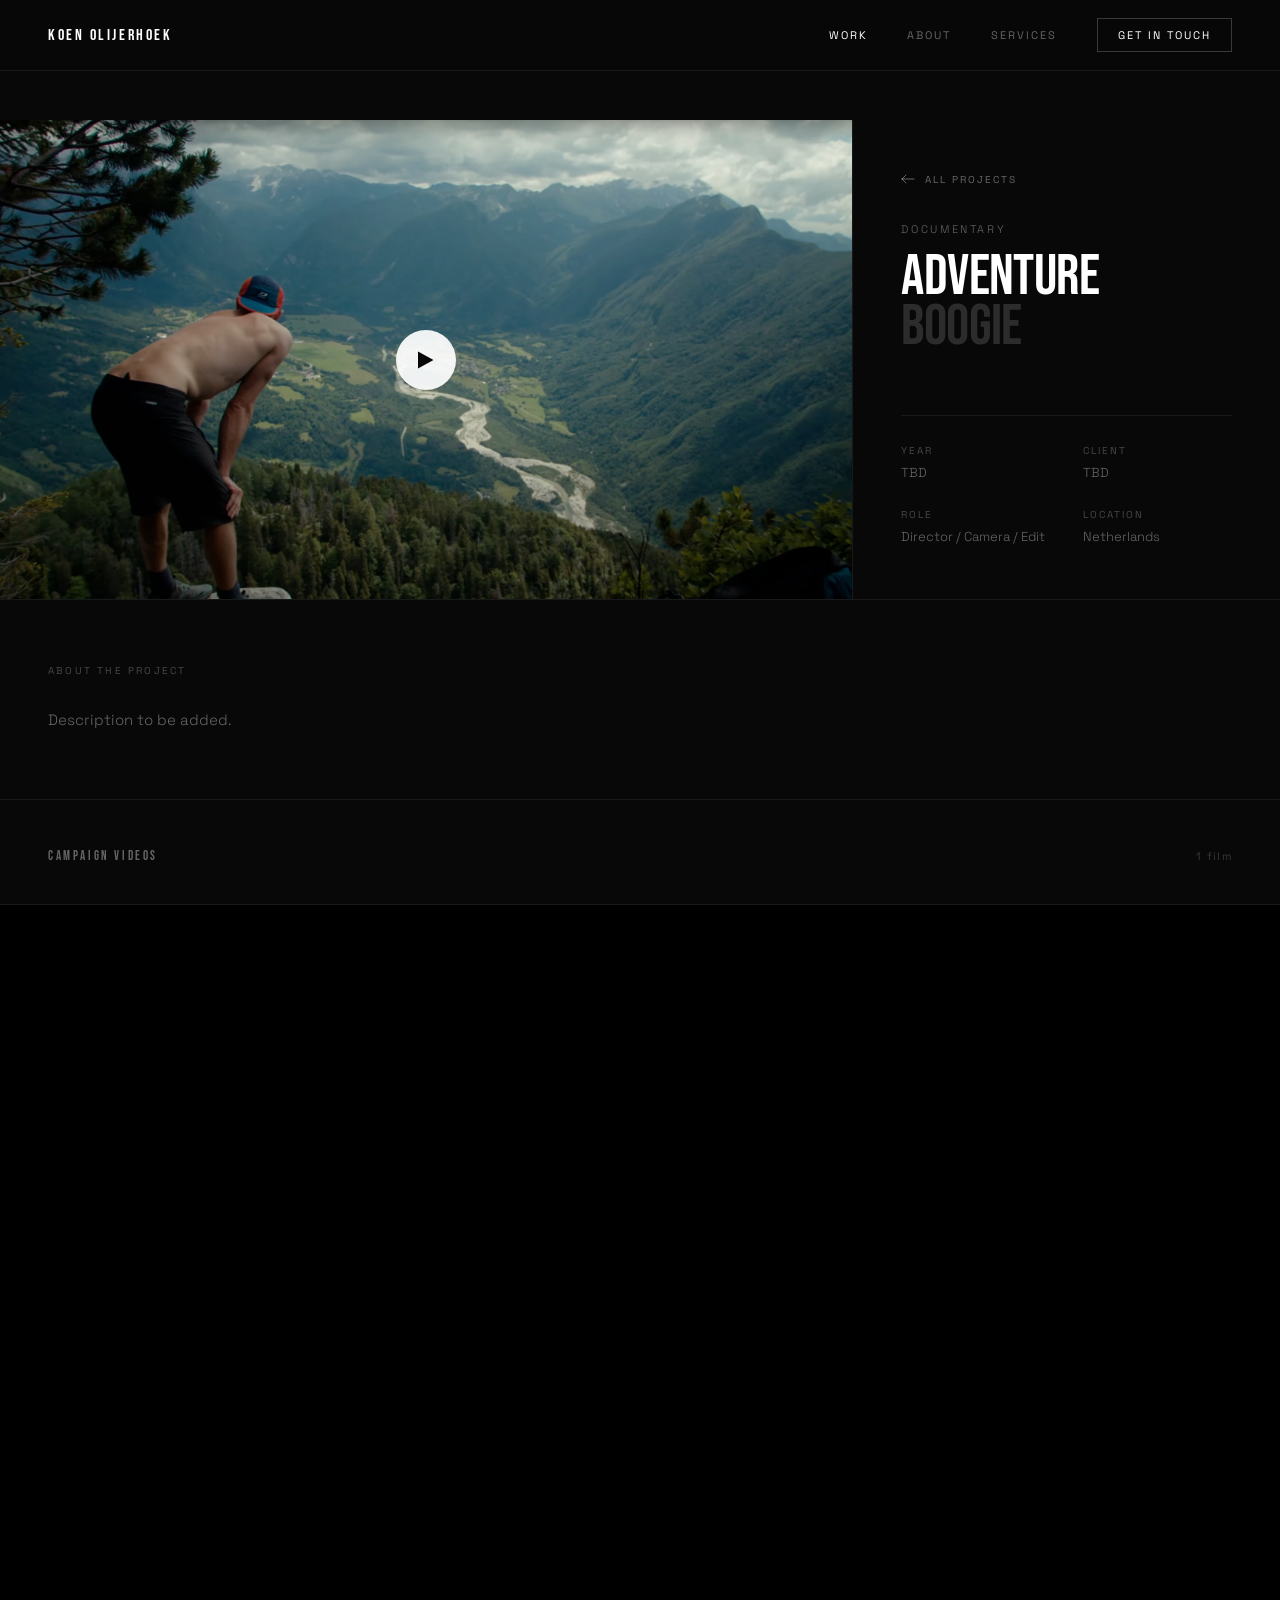
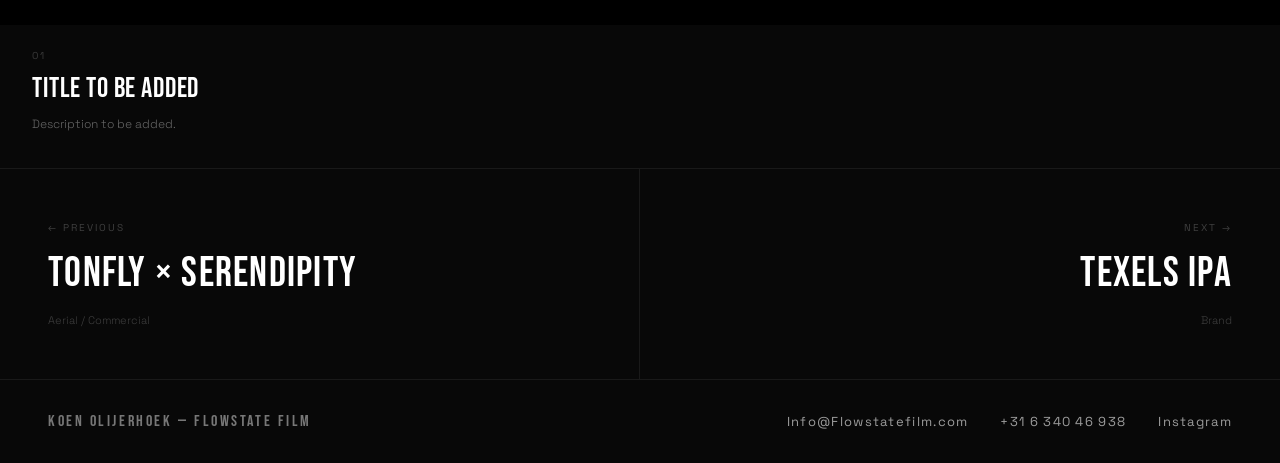
==== project-adventure-boogie.html @ d738e9e3 "Initial commit — Koen Olijerhoek portfolio site" ====
<!DOCTYPE html>
<html lang="en">
<head>
  <meta charset="UTF-8">
  <meta name="viewport" content="width=device-width, initial-scale=1.0">
  <title>Adventure Boogie — Koen Olijerhoek</title>
  <meta name="description" content="Adventure Boogie — extreme sports event documentary by Koen Olijerhoek, Flowstate Film.">
  <link rel="preconnect" href="https://fonts.googleapis.com">
  <link rel="preconnect" href="https://fonts.gstatic.com" crossorigin>
  <link href="https://fonts.googleapis.com/css2?family=Bebas+Neue&family=Space+Grotesk:wght@300;400;500&display=swap" rel="stylesheet">
  <link rel="stylesheet" href="css/styles.css">
</head>
<body>

<nav class="nav always-frosted">
  <a class="nav-name" href="index.html">KOEN OLIJERHOEK</a>
  <div class="nav-links">
    <a href="work.html" class="active">Work</a>
    <a href="index.html#about">About</a>
    <a href="index.html#services">Services</a>
    <a class="nav-cta" href="index.html#contact">Get in touch</a>
  </div>
  <button class="nav-hamburger" aria-label="Open menu" aria-expanded="false">
    <span></span><span></span><span></span>
  </button>
</nav>
<div class="nav-mobile" role="dialog" aria-label="Navigation menu">
  <a href="work.html">Work</a>
  <a href="index.html#about">About</a>
  <a href="index.html#services">Services</a>
  <a href="index.html#contact">Contact</a>
</div>

<header class="project-hero">
  <div class="project-hero-inner">
    <div class="project-hero-video-col">
      <div class="video-facade" data-src="https://www.youtube.com/embed/CPLlDeZH4GY?rel=0&modestbranding=1&color=white&autoplay=1">
        <img src="img/adventure-boogie.png" alt="Adventure Boogie">
        <button class="video-play-btn" aria-label="Play video">
          <svg width="18" height="20" viewBox="0 0 18 20" fill="none"><path d="M1 1.5L16.5 10L1 18.5V1.5Z" fill="#080808"/></svg>
        </button>
      </div>
    </div>
    <div class="project-hero-text-col">
      <div>
        <a class="project-back" href="work.html">
          <svg width="14" height="10" viewBox="0 0 14 10" fill="none">
            <path d="M13 5H1M1 5L5 1M1 5L5 9" stroke="currentColor" stroke-width="1" stroke-linecap="round" stroke-linejoin="round"/>
          </svg>
          All projects
        </a>
        <div class="project-eyebrow">Documentary</div>
        <div class="project-title">ADVENTURE<br><em>BOOGIE</em></div>
      </div>
      <div class="project-meta-col">
        <div>
          <div class="project-meta-label">Year</div>
          <div class="project-meta-value">TBD</div>
        </div>
        <div>
          <div class="project-meta-label">Client</div>
          <div class="project-meta-value">TBD</div>
        </div>
        <div>
          <div class="project-meta-label">Role</div>
          <div class="project-meta-value">Director / Camera / Edit</div>
        </div>
        <div>
          <div class="project-meta-label">Location</div>
          <div class="project-meta-value">Netherlands</div>
        </div>
      </div>
    </div>
  </div>
</header>

<div class="project-desc">
  <div class="project-desc-left">
    <div class="section-label">About the project</div>
    <div class="project-description">
      <p>Description to be added.</p>
    </div>
  </div>
</div>

<section class="campaign-section">
  <div class="campaign-header">
    <div class="campaign-heading">Campaign Videos</div>
    <div class="campaign-count">1 film</div>
  </div>
  <div class="campaign-grid">
    <div class="campaign-item campaign-item--single" style="grid-column:1/-1;border-right:none">
      <div class="campaign-video">
        <iframe src="https://www.youtube.com/embed/UrFL4_N-Z9I?rel=0&modestbranding=1&color=white" allow="accelerometer; autoplay; clipboard-write; encrypted-media; gyroscope; picture-in-picture" allowfullscreen title="Adventure Boogie — Campaign"></iframe>
      </div>
      <div class="campaign-info">
        <div class="campaign-num">01</div>
        <div class="campaign-title">TITLE TO BE ADDED</div>
        <div class="campaign-desc">Description to be added.</div>
      </div>
    </div>
  </div>
</section>

<nav class="project-nav" aria-label="Between projects">
  <a class="project-nav-item" href="project-tonfly.html">
    <div class="project-nav-dir">← Previous</div>
    <div class="project-nav-title">TONFLY × SERENDIPITY</div>
    <div class="project-nav-cat">Aerial / Commercial</div>
  </a>
  <a class="project-nav-item" href="project-texels-ipa.html" style="text-align:right">
    <div class="project-nav-dir">Next →</div>
    <div class="project-nav-title">TEXELS IPA</div>
    <div class="project-nav-cat">Brand</div>
  </a>
</nav>

<footer class="footer" id="contact">
  <div class="footer-name">KOEN OLIJERHOEK — FLOWSTATE FILM</div>
  <div class="footer-links">
    <a href="mailto:Info@Flowstatefilm.com">Info@Flowstatefilm.com</a>
    <a href="tel:+31634046938">+31 6 340 46 938</a>
    <a href="#" target="_blank" rel="noopener">Instagram</a>
  </div>
</footer>

<script src="js/main.js"></script>
</body>
</html>
---- css/styles.css ----
/* ══════════════════════════════════════════
   Koen Olijerhoek — Flowstate Film
   Design system: "The Void" direction
   Fonts: Bebas Neue (display), Space Grotesk (body)
═══════════════════════════════════════════ */

*, *::before, *::after {
  box-sizing: border-box;
  margin: 0;
  padding: 0;
}

:root {
  --bg:       #080808;
  --fg:       #ffffff;
  --fg-dim:   rgba(255,255,255,0.38);
  --fg-dimmer: rgba(255,255,255,0.12);
  --border:   rgba(255,255,255,0.07);
  --font-display: 'Bebas Neue', sans-serif;
  --font-body:    'Space Grotesk', sans-serif;
}

html {
  scroll-behavior: smooth;
}

body {
  background: var(--bg);
  color: var(--fg);
  font-family: var(--font-body);
  -webkit-font-smoothing: antialiased;
  overflow-x: hidden;
}

img {
  display: block;
  width: 100%;
  height: 100%;
  object-fit: cover;
}

/* Images directly inside slide/thumb containers fill and cover */
.hero-slide > img,
.work-img > img,
.work-row-thumb-img > img {
  position: absolute;
  inset: 0;
  width: 100%;
  height: 100%;
  object-fit: cover;
}

/* Service card images: fixed size so the column reveals them, not scales them.
   Width matches the expanded column (1.52 / 4.01 total fr ≈ 38vw).
   The column clips via overflow:hidden — expanding reveals, collapsing hides. */
.spec-photo > img {
  position: absolute;
  bottom: -80px;
  left: 50%;
  transform: translateX(-50%);
  width: 38vw;
  height: auto;
  max-width: none;
}

a {
  color: inherit;
  text-decoration: none;
}


/* ══════════════════════════════════════════
   PLACEHOLDER (image slots before real media)
═══════════════════════════════════════════ */

.ph {
  width: 100%;
  height: 100%;
  background: repeating-linear-gradient(
    -45deg,
    rgba(255,255,255,0.025) 0px,
    rgba(255,255,255,0.025) 1px,
    transparent 1px,
    transparent 10px
  );
  display: flex;
  align-items: center;
  justify-content: center;
  color: rgba(255,255,255,0.13);
  font-size: 10px;
  letter-spacing: 0.1em;
  text-transform: uppercase;
  text-align: center;
  line-height: 1.8;
  font-family: monospace;
}

/* real image inside placeholder slot */
.ph img {
  position: absolute;
  inset: 0;
  object-fit: cover;
}


/* ══════════════════════════════════════════
   NAV
═══════════════════════════════════════════ */

.nav {
  position: fixed;
  top: 0; left: 0; right: 0;
  z-index: 100;
  display: flex;
  align-items: center;
  justify-content: space-between;
  padding: 30px 48px;
  transition: background 0.5s, padding 0.4s, backdrop-filter 0.5s;
}

.nav.scrolled,
.nav.always-frosted {
  background: rgba(8,8,8,0.9);
  backdrop-filter: blur(16px);
  -webkit-backdrop-filter: blur(16px);
  padding: 18px 48px;
  border-bottom: 1px solid var(--border);
}

.nav-name {
  font-family: var(--font-display);
  font-size: 16px;
  letter-spacing: 0.16em;
  color: var(--fg);
  text-decoration: none;
}

.nav-links {
  display: flex;
  gap: 40px;
  align-items: center;
}

.nav-links a {
  font-size: 11px;
  letter-spacing: 0.18em;
  text-transform: uppercase;
  color: var(--fg-dim);
  text-decoration: none;
  transition: color 0.2s;
}

.nav-links a:hover { color: var(--fg); }
.nav-links a.active { color: var(--fg); }

.nav-cta {
  border: 1px solid rgba(255,255,255,0.2) !important;
  padding: 9px 20px !important;
  color: var(--fg) !important;
  transition: border-color 0.2s, background 0.2s !important;
}

.nav-cta:hover {
  background: rgba(255,255,255,0.06) !important;
  border-color: rgba(255,255,255,0.45) !important;
}

/* hamburger */
.nav-hamburger {
  display: none;
  flex-direction: column;
  gap: 5px;
  cursor: pointer;
  background: none;
  border: none;
  padding: 4px;
}

.nav-hamburger span {
  display: block;
  width: 22px;
  height: 1px;
  background: var(--fg);
  transition: transform 0.3s, opacity 0.3s;
}

.nav-hamburger.open span:nth-child(1) { transform: translateY(6px) rotate(45deg); }
.nav-hamburger.open span:nth-child(2) { opacity: 0; }
.nav-hamburger.open span:nth-child(3) { transform: translateY(-6px) rotate(-45deg); }

/* mobile overlay */
.nav-mobile {
  display: none;
  position: fixed;
  inset: 0;
  z-index: 99;
  background: #080808;
  flex-direction: column;
  align-items: center;
  justify-content: center;
  gap: 36px;
}

.nav-mobile.open { display: flex; }

.nav-mobile a {
  font-family: var(--font-display);
  font-size: 52px;
  letter-spacing: 0.06em;
  color: var(--fg);
  text-decoration: none;
  transition: color 0.2s;
}

.nav-mobile a:hover { color: var(--fg-dim); }


/* ══════════════════════════════════════════
   HERO
═══════════════════════════════════════════ */

.hero {
  height: 100vh;
  min-height: 700px;
  position: relative;
  overflow: hidden;
  display: flex;
  flex-direction: column;
  justify-content: flex-end;
}

/* Cycling slides */
.hero-slide {
  position: absolute;
  inset: 0;
  opacity: 0;
  transition: opacity 1.2s ease-in-out;
}

.hero-slide.active { opacity: 1; }

/* Vignette overlay */
.hero-vignette {
  position: absolute;
  inset: 0;
  z-index: 2;
  background:
    radial-gradient(ellipse at center, transparent 20%, rgba(0,0,0,0.55) 100%),
    linear-gradient(to bottom, rgba(0,0,0,0.25) 0%, transparent 35%, transparent 55%, rgba(0,0,0,0.85) 100%);
  pointer-events: none;
}

/* Slide counter dots */
.hero-counter {
  position: absolute;
  top: 50%;
  right: 48px;
  transform: translateY(-50%);
  z-index: 3;
  display: flex;
  flex-direction: column;
  align-items: center;
  gap: 6px;
}

.hero-counter-dot {
  width: 4px;
  height: 4px;
  border-radius: 50%;
  background: rgba(255,255,255,0.2);
  transition: background 0.4s, height 0.4s, border-radius 0.4s;
  cursor: pointer;
}

.hero-counter-dot.active {
  background: rgba(255,255,255,0.7);
  height: 16px;
  border-radius: 2px;
}

/* Hero text content */
.hero-content {
  position: relative;
  z-index: 3;
  padding: 0 48px 64px;
}

.hero-eyebrow {
  font-size: 11px;
  letter-spacing: 0.24em;
  text-transform: uppercase;
  color: var(--fg-dim);
  margin-bottom: 18px;
  font-weight: 300;
}

.hero-title {
  font-family: var(--font-display);
  font-size: clamp(72px, 11.5vw, 168px);
  line-height: 0.87;
  letter-spacing: -0.01em;
  color: var(--fg);
}

.hero-title .ghost {
  color: rgba(255,255,255,0.15);
}

/* Meta text bottom-right */
.hero-meta {
  position: absolute;
  bottom: 64px;
  right: 48px;
  text-align: right;
  z-index: 3;
}

.hero-meta p {
  font-size: 13px;
  color: rgba(255,255,255,0.75);
  letter-spacing: 0.08em;
  line-height: 2.1;
  font-weight: 300;
}

/* Scroll indicator */
.scroll-line {
  position: absolute;
  bottom: 0;
  left: 50%;
  transform: translateX(-50%);
  width: 1px;
  height: 72px;
  background: linear-gradient(var(--fg-dimmer), transparent);
  z-index: 3;
}


/* ══════════════════════════════════════════
   FEATURED WORK
═══════════════════════════════════════════ */

.work {
  border-top: 1px solid var(--border);
}

.work-header {
  padding: 48px 48px 40px;
  display: flex;
  align-items: baseline;
  justify-content: space-between;
}

.work-heading {
  font-family: var(--font-display);
  font-size: 28px;
  letter-spacing: 0.2em;
  color: var(--fg);
}

.work-all {
  font-size: 13px;
  letter-spacing: 0.16em;
  text-transform: uppercase;
  color: var(--fg-dim);
  text-decoration: none;
  border-bottom: 1px solid transparent;
  padding-bottom: 2px;
  transition: color 0.2s, border-color 0.2s;
}

.work-all:hover {
  color: var(--fg);
  border-bottom-color: rgba(255,255,255,0.25);
}

.work-grid {
  display: grid;
  grid-template-columns: 2fr 1fr;
  border-top: 1px solid var(--border);
}

.work-item {
  position: relative;
  overflow: hidden;
  cursor: pointer;
  border-right: 1px solid var(--border);
  display: block;
  text-decoration: none;
  color: inherit;
}

.work-item:last-child { border-right: none; }

.work-item-main { min-height: 540px; }
.work-item-side { min-height: 540px; }

.work-img {
  position: absolute;
  inset: 0;
  transition: transform 0.8s cubic-bezier(0.25, 0.46, 0.45, 0.94);
}

.work-item:hover .work-img { transform: scale(1.04); }

.work-gradient {
  position: absolute;
  inset: 0;
  background: linear-gradient(to bottom, transparent 50%, rgba(0,0,0,0.72) 100%);
}

.work-info {
  position: absolute;
  bottom: 0;
  left: 0;
  right: 0;
  padding: 32px 36px;
  z-index: 1;
}

.work-cat {
  font-size: 10px;
  letter-spacing: 0.2em;
  text-transform: uppercase;
  color: rgba(255,255,255,0.4);
  margin-bottom: 8px;
}

.work-title-text {
  font-family: var(--font-display);
  font-size: 38px;
  color: var(--fg);
  letter-spacing: 0.03em;
}

.work-item-main .work-title-text { font-size: 56px; }

.work-arrow {
  display: inline-flex;
  align-items: center;
  gap: 10px;
  font-size: 10px;
  letter-spacing: 0.2em;
  text-transform: uppercase;
  color: rgba(255,255,255,0.4);
  margin-top: 12px;
  opacity: 0;
  transform: translateX(-8px);
  transition: opacity 0.3s, transform 0.3s;
}

.work-item:hover .work-arrow {
  opacity: 1;
  transform: translateX(0);
}


/* ══════════════════════════════════════════
   SPECIALISMS
═══════════════════════════════════════════ */

.spec {
  display: grid;
  grid-template-columns: repeat(4, 1fr);
  border-top: 1px solid var(--border);
  transition: grid-template-columns 0.6s cubic-bezier(0.25, 0.46, 0.45, 0.94);
}

.spec-item {
  padding: 52px 40px 56px;
  border-right: 1px solid var(--border);
  position: relative;
  overflow: hidden;
  min-height: 340px;
  cursor: default;
  transition: min-height 0.6s cubic-bezier(0.25, 0.46, 0.45, 0.94);
}

.spec-item:last-child { border-right: none; }

/* Top rule */
.spec-bar {
  position: absolute;
  top: 0; left: 0; right: 0;
  height: 1px;
  background: var(--fg);
  transform: scaleX(0);
  transform-origin: left;
  transition: transform 0.55s cubic-bezier(0.25, 0.46, 0.45, 0.94);
  z-index: 3;
}

.spec-item.hovered .spec-bar { transform: scaleX(1); }

/* Photo background — revealed on hover */
.spec-photo {
  position: absolute;
  inset: 0;
  z-index: 0;
  opacity: 0;
  transition: opacity 0.5s ease;
}

.spec-item.hovered .spec-photo { opacity: 1; }

.spec-photo-overlay {
  position: absolute;
  inset: 0;
  background: linear-gradient(to bottom, rgba(0,0,0,0.35) 0%, rgba(0,0,0,0.62) 100%);
  z-index: 1;
}

/* Text content */
.spec-content {
  position: relative;
  z-index: 3;
  height: 100%;
  display: flex;
  flex-direction: column;
}

.spec-num {
  font-size: 10px;
  letter-spacing: 0.22em;
  color: rgba(255,255,255,0.25);
  margin-bottom: 36px;
}

.spec-title {
  font-family: var(--font-display);
  font-size: 26px;
  color: var(--fg);
  letter-spacing: 0.04em;
  margin-bottom: 14px;
}

.spec-desc {
  font-size: 12px;
  color: var(--fg-dim);
  line-height: 1.85;
  font-weight: 300;
  max-width: 240px;
}

.spec-desc-extra {
  font-size: 12px;
  color: rgba(255,255,255,0.45);
  line-height: 1.85;
  font-weight: 300;
  max-width: 260px;
  margin-top: 16px;
  max-height: 0;
  overflow: hidden;
  opacity: 0;
  transition: max-height 0.5s ease 0.1s, opacity 0.4s ease 0.15s;
}

.spec-item.hovered .spec-desc-extra { max-height: 120px; opacity: 1; }


/* ══════════════════════════════════════════
   STATEMENT / ABOUT
═══════════════════════════════════════════ */

.statement {
  padding: 120px 48px;
  border-top: 1px solid var(--border);
  display: grid;
  grid-template-columns: 1fr 1fr;
  gap: 80px;
  align-items: center;
}

.statement-quote {
  font-family: var(--font-display);
  font-size: 76px;
  line-height: 0.9;
  color: var(--fg);
}

.statement-quote .ghost {
  color: rgba(255,255,255,0.15);
}

.statement-body {
  font-size: 14px;
  color: var(--fg-dim);
  line-height: 1.95;
  font-weight: 300;
  margin-bottom: 44px;
}

.cta-link {
  display: inline-flex;
  align-items: center;
  gap: 14px;
  font-size: 11px;
  letter-spacing: 0.2em;
  text-transform: uppercase;
  color: var(--fg);
  text-decoration: none;
  border-bottom: 1px solid rgba(255,255,255,0.22);
  padding-bottom: 4px;
  transition: border-color 0.2s;
}

.cta-link:hover { border-color: var(--fg); }


/* ══════════════════════════════════════════
   FOOTER
═══════════════════════════════════════════ */

.footer {
  border-top: 1px solid var(--border);
  padding: 32px 48px;
  display: flex;
  align-items: center;
  justify-content: space-between;
}

.footer-name {
  font-family: var(--font-display);
  font-size: 16px;
  letter-spacing: 0.16em;
  color: rgba(255,255,255,0.45);
}

.footer-links {
  display: flex;
  gap: 32px;
}

.footer-links a {
  font-size: 13px;
  letter-spacing: 0.1em;
  color: rgba(255,255,255,0.6);
  text-decoration: none;
  transition: color 0.2s;
}

.footer-links a:hover { color: var(--fg-dim); }


/* ══════════════════════════════════════════
   WORK PAGE — Page Header
═══════════════════════════════════════════ */

.page-header {
  padding: 160px 48px 72px;
  border-bottom: 1px solid var(--border);
  display: flex;
  align-items: flex-end;
  justify-content: space-between;
}

.page-title {
  font-family: var(--font-display);
  font-size: 120px;
  line-height: 0.88;
  letter-spacing: -0.01em;
  color: var(--fg);
}

.page-meta {
  font-size: 12px;
  color: var(--fg-dim);
  line-height: 1.9;
  font-weight: 300;
  text-align: right;
  padding-bottom: 8px;
}


/* ══════════════════════════════════════════
   WORK PAGE — Filter Bar
═══════════════════════════════════════════ */

.filters {
  display: flex;
  align-items: center;
  border-bottom: 1px solid var(--border);
  padding: 0 48px;
  overflow-x: auto;
  scrollbar-width: none;
}

.filters::-webkit-scrollbar { display: none; }

.filter-btn {
  font-size: 11px;
  letter-spacing: 0.16em;
  text-transform: uppercase;
  color: var(--fg-dim);
  background: none;
  border: none;
  border-bottom: 1px solid transparent;
  padding: 20px 24px 18px;
  cursor: pointer;
  white-space: nowrap;
  margin-bottom: -1px;
  transition: color 0.2s, border-color 0.2s;
  font-family: var(--font-body);
}

.filter-btn:hover { color: var(--fg); }

.filter-btn.active {
  color: var(--fg);
  border-bottom-color: var(--fg);
}


/* ══════════════════════════════════════════
   WORK PAGE — Tile Grid
═══════════════════════════════════════════ */

.work-tiles {
  display: grid;
  grid-template-columns: repeat(3, 1fr);
  border-left: 1px solid var(--border);
  border-top: 1px solid var(--border);
}

.work-tile {
  position: relative;
  overflow: hidden;
  cursor: pointer;
  aspect-ratio: 4 / 3;
  border-right: 1px solid var(--border);
  border-bottom: 1px solid var(--border);
  display: block;
  text-decoration: none;
  color: inherit;
}

.work-tile-img {
  position: absolute;
  inset: 0;
  transition: transform 0.8s cubic-bezier(0.25, 0.46, 0.45, 0.94);
}

.work-tile:hover .work-tile-img { transform: scale(1.05); }

.work-tile-gradient {
  position: absolute;
  inset: 0;
  background: linear-gradient(to bottom, transparent 40%, rgba(0,0,0,0.78) 100%);
}

.work-tile-info {
  position: absolute;
  bottom: 0; left: 0; right: 0;
  padding: 24px 28px;
  z-index: 1;
}

.work-tile-cat {
  font-size: 10px;
  letter-spacing: 0.2em;
  text-transform: uppercase;
  color: rgba(255,255,255,0.38);
  margin-bottom: 6px;
}

.work-tile-title {
  font-family: var(--font-display);
  font-size: 26px;
  color: var(--fg);
  letter-spacing: 0.03em;
  transition: letter-spacing 0.35s;
}

.work-tile:hover .work-tile-title { letter-spacing: 0.06em; }

.work-tile-desc {
  font-size: 11px;
  color: rgba(255,255,255,0.45);
  font-weight: 300;
  line-height: 1.7;
  margin-top: 6px;
  max-height: 0;
  overflow: hidden;
  opacity: 0;
  transition: max-height 0.4s ease, opacity 0.4s;
}

.work-tile:hover .work-tile-desc { max-height: 60px; opacity: 1; }

/* hidden tile (filtered out) */
.work-tile[hidden] { display: none; }


/* ══════════════════════════════════════════
   MOBILE — 768px
═══════════════════════════════════════════ */

@media (max-width: 768px) {
  /* Nav */
  .nav { padding: 20px 24px; }
  .nav.scrolled,
  .nav.always-frosted { padding: 16px 24px; }
  .nav-links { display: none; }
  .nav-hamburger { display: flex; }

  /* Hero */
  .hero-content { padding: 0 24px 56px; }
  .hero-meta { display: none; }
  .hero-counter { right: 20px; }
  .scroll-line { display: none; }

  /* Featured Work */
  .work-header { padding: 32px 24px 24px; }
  .work-grid { grid-template-columns: 1fr; }
  .work-item {
    border-right: none;
    border-bottom: 1px solid var(--border);
  }
  .work-item-main,
  .work-item-side { min-height: 320px; }
  .work-arrow { opacity: 1; transform: none; }

  /* Specialisms */
  .spec { grid-template-columns: 1fr 1fr !important; }
  .spec-item { padding: 36px 24px; min-height: 240px; }
  .spec-item:nth-child(2n) { border-right: none; }

  /* Statement */
  .statement {
    grid-template-columns: 1fr;
    gap: 40px;
    padding: 80px 24px;
  }
  .statement-quote { font-size: 52px; }

  /* Footer */
  .footer {
    flex-direction: column;
    gap: 16px;
    padding: 28px 24px;
    text-align: center;
  }
  .footer-links {
    justify-content: center;
    flex-wrap: wrap;
  }

  /* Work page */
  .page-header {
    padding: 120px 24px 48px;
    flex-direction: column;
    align-items: flex-start;
    gap: 24px;
  }
  .page-title { font-size: 72px; }
  .page-meta { text-align: left; }
  .filters { padding: 0 24px; }

  .work-tiles { grid-template-columns: 1fr 1fr; }
  .work-tile-desc { display: none; }
}

/* ══════════════════════════════════════════
   MOBILE — 480px
═══════════════════════════════════════════ */

@media (max-width: 480px) {
  .spec { grid-template-columns: 1fr; }
  .spec-item:nth-child(2n) { border-right: 1px solid var(--border); }
  .spec-item:last-child { border-right: none; }
}


/* ══════════════════════════════════════════
   PROJECT PAGES
═══════════════════════════════════════════ */

.project-hero {
  padding-top: 120px;
  border-bottom: 1px solid var(--border);
}
.project-hero-inner {
  display: grid;
  grid-template-columns: 2fr 1fr;
  min-height: 0;
}
.project-hero-video-col {
  border-right: 1px solid var(--border);
  display: flex;
  align-items: stretch;
}
.project-hero-video-col .video-embed {
  width: 100%;
  align-self: center;
}
.project-hero-text-col {
  padding: 48px 48px 52px;
  display: flex;
  flex-direction: column;
  justify-content: space-between;
}
.project-back {
  display: inline-flex;
  align-items: center;
  gap: 10px;
  font-size: 10px;
  letter-spacing: 0.2em;
  text-transform: uppercase;
  color: var(--fg-dim);
  text-decoration: none;
  transition: color 0.2s;
  margin-bottom: 36px;
}
.project-back:hover { color: var(--fg); }
.project-back svg { transition: transform 0.2s; }
.project-back:hover svg { transform: translateX(-3px); }
.project-eyebrow {
  font-size: 11px;
  letter-spacing: 0.24em;
  text-transform: uppercase;
  color: var(--fg-dim);
  margin-bottom: 16px;
  font-weight: 300;
}
.project-title {
  font-family: var(--font-display);
  font-size: clamp(48px, 4.5vw, 84px);
  line-height: 0.88;
  letter-spacing: -0.01em;
  color: var(--fg);
  margin-bottom: 40px;
}
.project-title em {
  font-style: normal;
  color: rgba(255,255,255,0.15);
}
.project-meta-col {
  display: grid;
  grid-template-columns: 1fr 1fr;
  gap: 24px 32px;
  border-top: 1px solid var(--border);
  padding-top: 28px;
}
.project-meta-label {
  font-size: 10px;
  letter-spacing: 0.2em;
  text-transform: uppercase;
  color: rgba(255,255,255,0.25);
  margin-bottom: 6px;
}
.project-meta-value {
  font-size: 13px;
  color: var(--fg-dim);
  font-weight: 300;
  line-height: 1.6;
}

/* Primary video wrap — hidden, video now lives in hero */
.primary-video-wrap { display: none; }

/* Click-to-play facade */
.video-facade {
  position: relative;
  width: 100%;
  aspect-ratio: 16 / 9;
  background: #000;
  overflow: hidden;
  cursor: pointer;
  align-self: center;
}
.video-facade img {
  position: absolute;
  inset: 0;
  width: 100%;
  height: 100%;
  object-fit: cover;
  transition: opacity 0.4s;
}
.video-facade:hover img { opacity: 0.72; }
.video-play-btn {
  position: absolute;
  top: 50%;
  left: 50%;
  transform: translate(-50%, -50%);
  width: 60px;
  height: 60px;
  background: rgba(255,255,255,0.92);
  border-radius: 50%;
  border: none;
  cursor: pointer;
  display: flex;
  align-items: center;
  justify-content: center;
  transition: background 0.2s, transform 0.2s;
  pointer-events: none;
}
.video-facade:hover .video-play-btn {
  background: #fff;
  transform: translate(-50%, -50%) scale(1.1);
}

.video-embed {
  position: relative;
  width: 100%;
  aspect-ratio: 16 / 9;
  background: #000;
  overflow: hidden;
}
.video-embed iframe {
  position: absolute;
  inset: 0;
  width: 100%;
  height: 100%;
  border: none;
}

/* Description (credits removed) */
.project-desc {
  border-bottom: 1px solid var(--border);
}
.project-desc-left {
  padding: 64px 48px;
}
.section-label {
  font-size: 10px;
  letter-spacing: 0.22em;
  text-transform: uppercase;
  color: rgba(255,255,255,0.25);
  margin-bottom: 28px;
}
.project-description {
  font-size: 15px;
  color: var(--fg-dim);
  line-height: 2;
  font-weight: 300;
  max-width: 560px;
}
.project-description p + p { margin-top: 20px; }

/* Campaign videos */
.campaign-section {
  border-bottom: 1px solid var(--border);
}
.campaign-header {
  padding: 48px 48px 40px;
  display: flex;
  align-items: baseline;
  justify-content: space-between;
  border-bottom: 1px solid var(--border);
}
.campaign-heading {
  font-family: var(--font-display);
  font-size: 13px;
  letter-spacing: 0.2em;
  color: var(--fg-dim);
}
.campaign-count {
  font-size: 11px;
  letter-spacing: 0.12em;
  color: rgba(255,255,255,0.2);
}
.campaign-grid {
  display: grid;
  grid-template-columns: 1fr 1fr;
}
.campaign-item {
  border-right: 1px solid var(--border);
  border-bottom: 1px solid var(--border);
}
.campaign-item:nth-child(2n) { border-right: none; }
.campaign-item:last-child:nth-child(odd) {
  grid-column: 1 / -1;
  border-right: none;
}
.campaign-item:last-child { border-bottom: none; }
.campaign-video {
  position: relative;
  aspect-ratio: 16 / 9;
  background: #000;
  overflow: hidden;
}
.campaign-video iframe {
  position: absolute;
  inset: 0;
  width: 100%;
  height: 100%;
  border: none;
}
.campaign-info { padding: 24px 32px 32px; }
.campaign-num {
  font-size: 10px;
  letter-spacing: 0.2em;
  color: rgba(255,255,255,0.2);
  margin-bottom: 10px;
}
.campaign-title {
  font-family: var(--font-display);
  font-size: 28px;
  color: var(--fg);
  letter-spacing: 0.03em;
  margin-bottom: 8px;
}
.campaign-desc {
  font-size: 12px;
  color: var(--fg-dim);
  font-weight: 300;
  line-height: 1.85;
  max-width: 480px;
}

/* Prev / Next project nav */
.project-nav {
  display: grid;
  grid-template-columns: 1fr 1fr;
}
.project-nav-item {
  padding: 52px 48px;
  text-decoration: none;
  display: flex;
  flex-direction: column;
  gap: 14px;
  border-right: 1px solid var(--border);
  overflow: hidden;
  position: relative;
  transition: background 0.4s;
}
.project-nav-item:last-child { border-right: none; }
.project-nav-item:hover { background: rgba(255,255,255,0.02); }
.project-nav-dir {
  font-size: 10px;
  letter-spacing: 0.2em;
  text-transform: uppercase;
  color: rgba(255,255,255,0.22);
}
.project-nav-title {
  font-family: var(--font-display);
  font-size: 42px;
  color: var(--fg);
  letter-spacing: 0.03em;
  transition: transform 0.4s cubic-bezier(0.25,0.46,0.45,0.94);
}
.project-nav-item:first-child:hover .project-nav-title { transform: translateX(-6px); }
.project-nav-item:last-child:hover .project-nav-title { transform: translateX(6px); }
.project-nav-cat {
  font-size: 11px;
  color: rgba(255,255,255,0.22);
  font-weight: 300;
}

/* Full-width hero (no video column) */
.project-hero-text-full {
  padding: 56px 48px 52px;
  display: grid;
  grid-template-columns: 1fr 340px;
  gap: 80px;
  align-items: end;
}

/* Vertical / social video grid */
.vertical-video-section {
  border-bottom: 1px solid var(--border);
}
.vertical-video-header {
  padding: 48px 48px 40px;
  display: flex;
  align-items: baseline;
  justify-content: space-between;
  border-bottom: 1px solid var(--border);
}
.vertical-video-heading {
  font-family: var(--font-display);
  font-size: 13px;
  letter-spacing: 0.2em;
  color: var(--fg-dim);
}
.vertical-video-count {
  font-size: 11px;
  letter-spacing: 0.12em;
  color: rgba(255,255,255,0.2);
}
.vertical-video-grid {
  display: grid;
  grid-template-columns: repeat(3, 1fr);
}
.vertical-video-item {
  border-right: 1px solid var(--border);
}
.vertical-video-item:last-child { border-right: none; }
.vertical-video-embed {
  position: relative;
  aspect-ratio: 9 / 16;
  background: #000;
  overflow: hidden;
}
.vertical-video-embed iframe,
.vertical-video-embed video {
  position: absolute;
  inset: 0;
  width: 100%;
  height: 100%;
  border: none;
  object-fit: cover;
}

/* ── Photo collage ─────────────────────────────────────────── */
.photo-collage-section {
  border-bottom: 1px solid var(--border);
}
.photo-collage-header {
  display: flex;
  align-items: baseline;
  justify-content: space-between;
  padding: 32px 48px;
  border-bottom: 1px solid var(--border);
}
.photo-collage-heading {
  font-family: var(--font-display);
  font-size: 13px;
  letter-spacing: 0.16em;
  color: var(--fg);
}
.photo-collage-count {
  font-size: 11px;
  letter-spacing: 0.12em;
  color: var(--fg-dim);
}
.photo-collage {
  columns: 4;
  column-gap: 0;
}
.photo-collage img {
  display: block;
  width: 100%;
  break-inside: avoid;
}
.vertical-video-info { padding: 24px 32px 32px; }
.vertical-video-num {
  font-size: 10px;
  letter-spacing: 0.2em;
  color: rgba(255,255,255,0.2);
  margin-bottom: 10px;
}
.vertical-video-title {
  font-family: var(--font-display);
  font-size: 22px;
  color: var(--fg);
  letter-spacing: 0.03em;
}

/* Project page — mobile */
@media (max-width: 768px) {
  .project-hero-inner { grid-template-columns: 1fr; }
  .project-hero-video-col { border-right: none; border-bottom: 1px solid var(--border); }
  .project-hero-text-col { padding: 36px 24px 44px; }
  .project-title { font-size: 52px; }
  .project-meta-col { grid-template-columns: 1fr 1fr; }

  .project-desc-left { padding: 40px 24px; }

  .campaign-grid { grid-template-columns: 1fr; }
  .campaign-item { border-right: none; }
  .campaign-item:last-child:nth-child(odd) { grid-column: auto; }
  .campaign-item:nth-child(n) { border-bottom: 1px solid var(--border); }
  .campaign-item:last-child { border-bottom: none; }
  .campaign-header { padding: 32px 24px; }
  .campaign-info { padding: 20px 24px 28px; }

  .project-nav { grid-template-columns: 1fr; }
  .project-nav-item { padding: 36px 24px; border-right: none; border-bottom: 1px solid var(--border); }
  .project-nav-item:last-child { border-bottom: none; }

  .project-hero-text-full { grid-template-columns: 1fr; gap: 40px; padding: 36px 24px 44px; }

  .vertical-video-grid { grid-template-columns: 1fr; }
  .vertical-video-item { border-right: none; border-bottom: 1px solid var(--border); }
  .vertical-video-item:last-child { border-bottom: none; }
  .vertical-video-header { padding: 32px 24px; }
  .vertical-video-info { padding: 20px 24px 28px; }

  .photo-collage { columns: 2; }
  .photo-collage-header { padding: 32px 24px; }
}
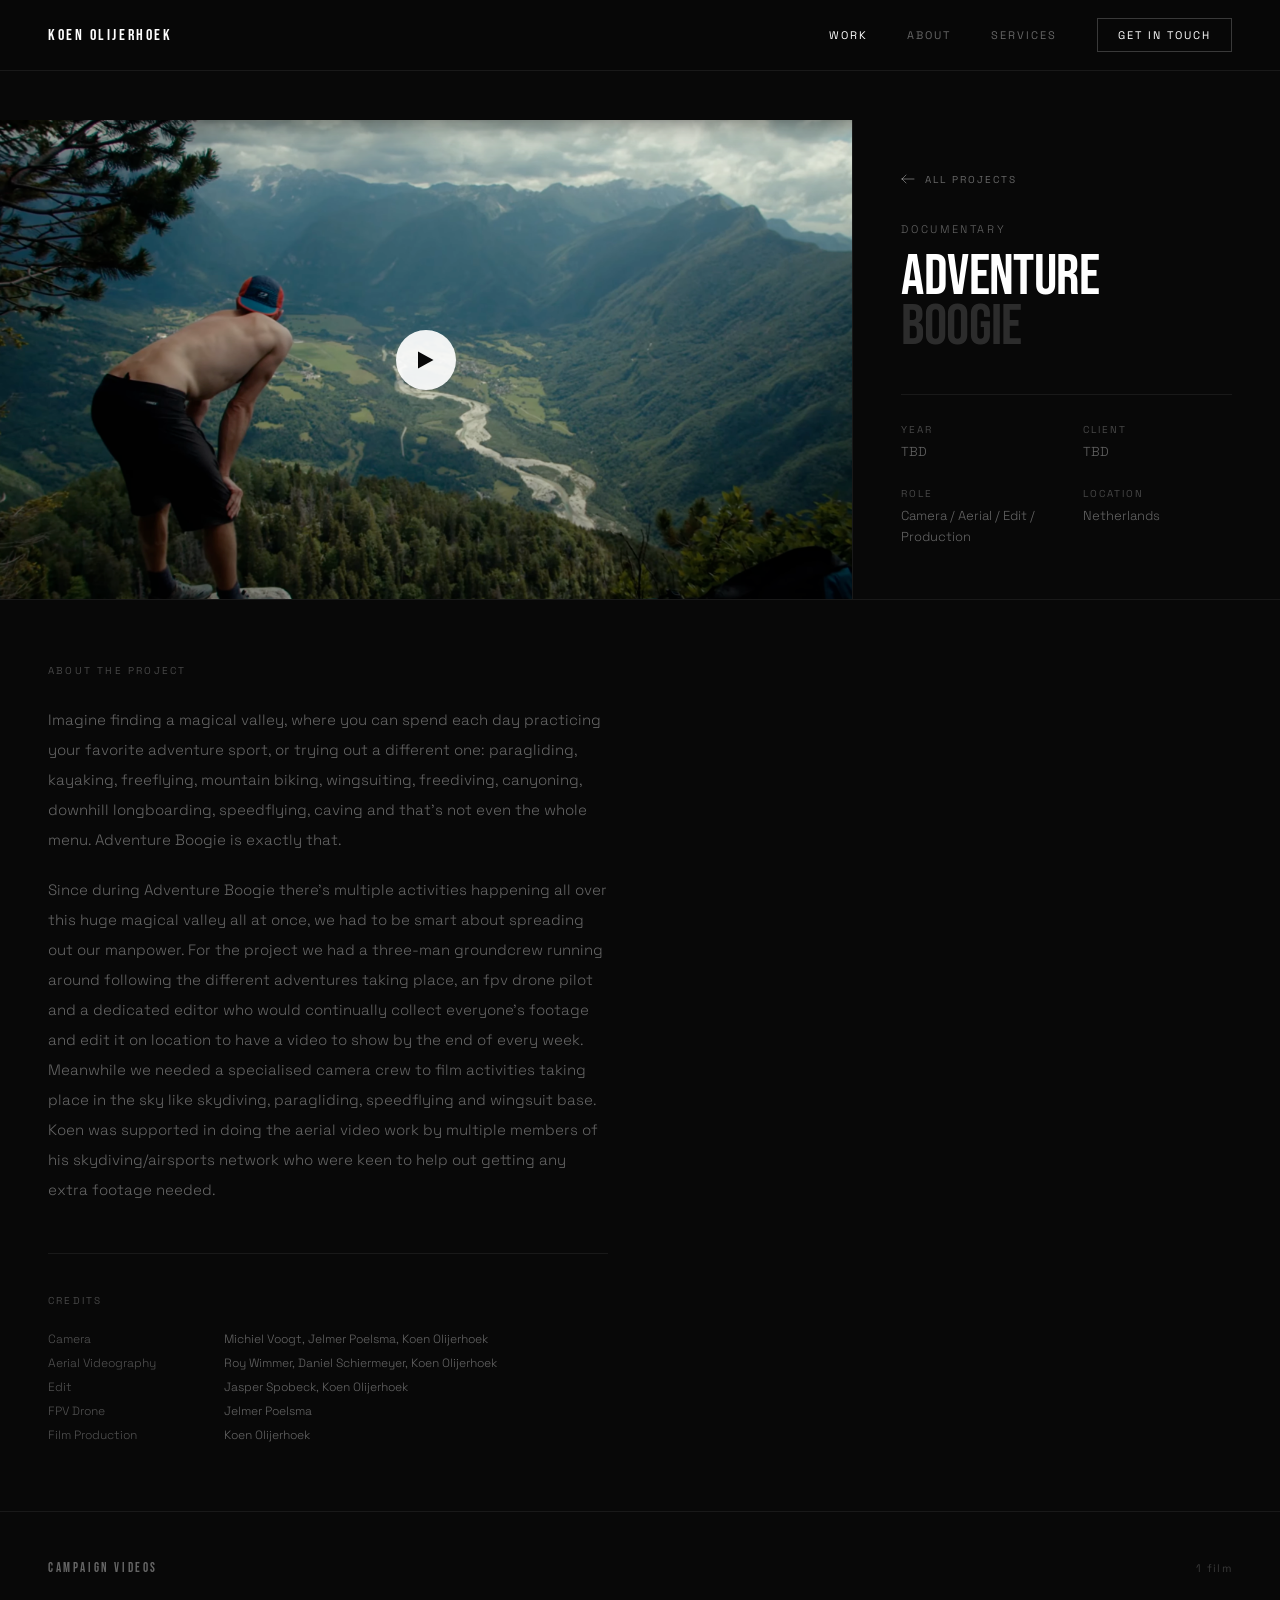
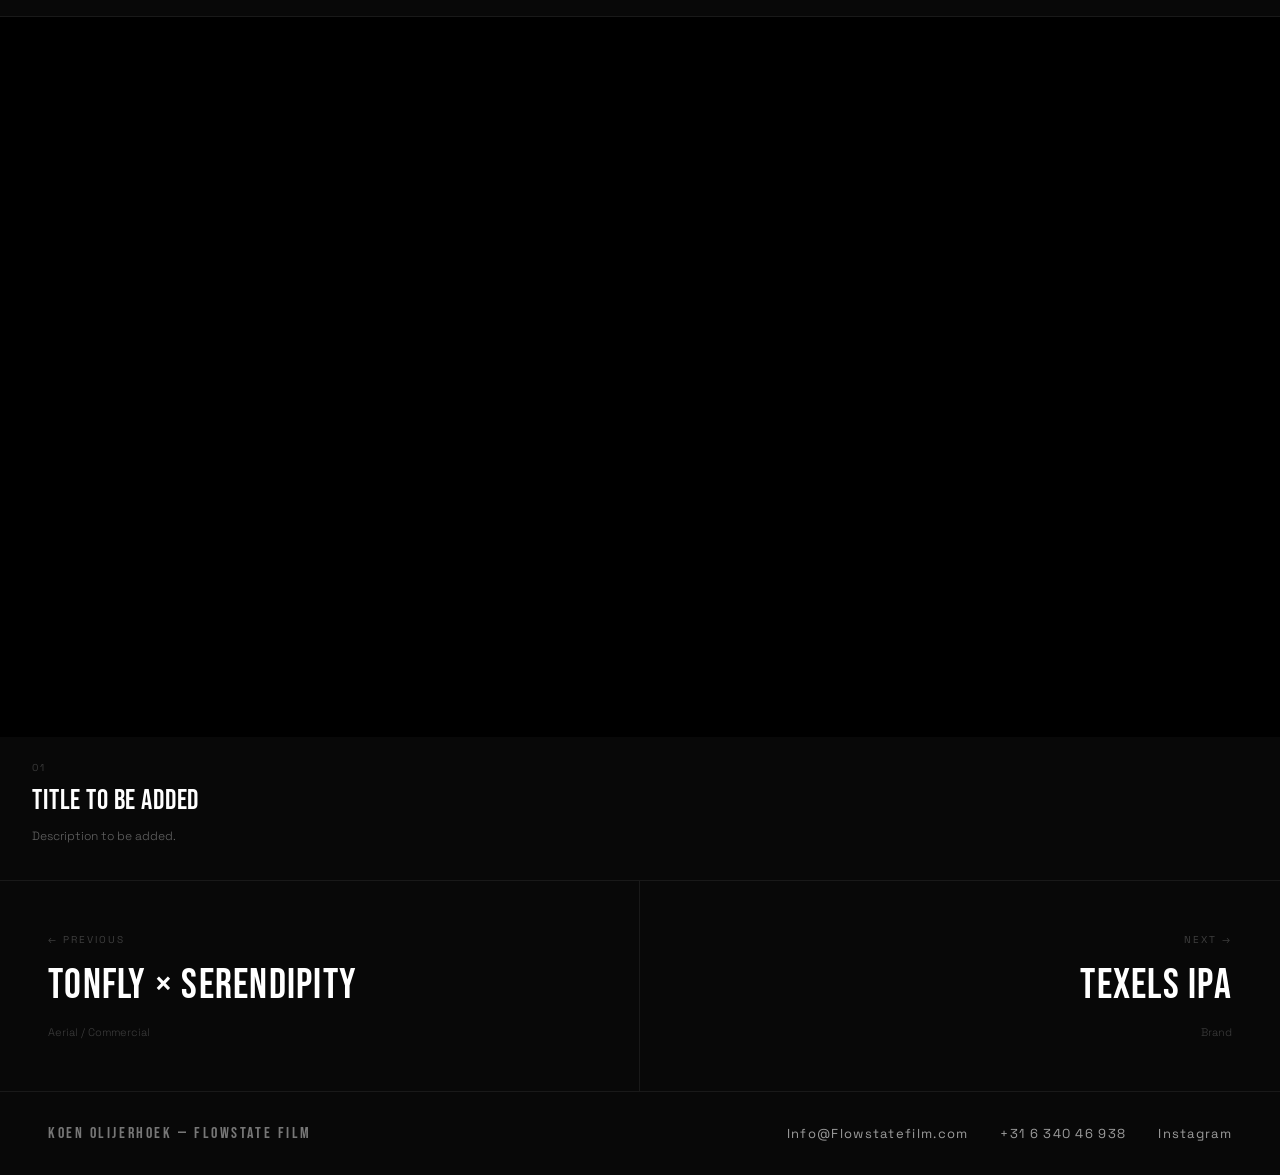
==== commit dded94b9: "Add descriptions and credits for Adventure Boogie, Tonfly, Coach Masterclass" ====
--- a/project-adventure-boogie.html
+++ b/project-adventure-boogie.html
@@ -18,7 +18,7 @@
     <a href="work.html" class="active">Work</a>
     <a href="index.html#about">About</a>
     <a href="index.html#services">Services</a>
-    <a class="nav-cta" href="index.html#contact">Get in touch</a>
+    <a class="nav-cta" href="#">Get in touch</a>
   </div>
   <button class="nav-hamburger" aria-label="Open menu" aria-expanded="false">
     <span></span><span></span><span></span>
@@ -28,7 +28,7 @@
   <a href="work.html">Work</a>
   <a href="index.html#about">About</a>
   <a href="index.html#services">Services</a>
-  <a href="index.html#contact">Contact</a>
+  <a href="#" class="contact-trigger">Contact</a>
 </div>
 
 <header class="project-hero">
@@ -63,7 +63,7 @@
         </div>
         <div>
           <div class="project-meta-label">Role</div>
-          <div class="project-meta-value">Director / Camera / Edit</div>
+          <div class="project-meta-value">Camera / Aerial / Edit / Production</div>
         </div>
         <div>
           <div class="project-meta-label">Location</div>
@@ -78,7 +78,16 @@
   <div class="project-desc-left">
     <div class="section-label">About the project</div>
     <div class="project-description">
-      <p>Description to be added.</p>
+      <p>Imagine finding a magical valley, where you can spend each day practicing your favorite adventure sport, or trying out a different one: paragliding, kayaking, freeflying, mountain biking, wingsuiting, freediving, canyoning, downhill longboarding, speedflying, caving and that's not even the whole menu. Adventure Boogie is exactly that.</p>
+      <p>Since during Adventure Boogie there's multiple activities happening all over this huge magical valley all at once, we had to be smart about spreading out our manpower. For the project we had a three-man groundcrew running around following the different adventures taking place, an fpv drone pilot and a dedicated editor who would continually collect everyone's footage and edit it on location to have a video to show by the end of every week. Meanwhile we needed a specialised camera crew to film activities taking place in the sky like skydiving, paragliding, speedflying and wingsuit base. Koen was supported in doing the aerial video work by multiple members of his skydiving/airsports network who were keen to help out getting any extra footage needed.</p>
+    </div>
+    <div class="project-credits">
+      <div class="section-label">Credits</div>
+      <div class="credit-row"><span class="credit-role">Camera</span><span class="credit-names">Michiel Voogt, Jelmer Poelsma, Koen Olijerhoek</span></div>
+      <div class="credit-row"><span class="credit-role">Aerial Videography</span><span class="credit-names">Roy Wimmer, Daniel Schiermeyer, Koen Olijerhoek</span></div>
+      <div class="credit-row"><span class="credit-role">Edit</span><span class="credit-names">Jasper Spobeck, Koen Olijerhoek</span></div>
+      <div class="credit-row"><span class="credit-role">FPV Drone</span><span class="credit-names">Jelmer Poelsma</span></div>
+      <div class="credit-row"><span class="credit-role">Film Production</span><span class="credit-names">Koen Olijerhoek</span></div>
     </div>
   </div>
 </div>
@@ -124,6 +133,20 @@
   </div>
 </footer>
 
+<div class="contact-modal" id="contactModal" role="dialog" aria-modal="true" aria-label="Contact">
+  <div class="contact-modal-backdrop"></div>
+  <div class="contact-modal-card">
+    <button class="contact-modal-close" aria-label="Close"><svg width="14" height="14" viewBox="0 0 14 14" fill="none"><path d="M1 1L13 13M13 1L1 13" stroke="currentColor" stroke-width="1.5" stroke-linecap="round"/></svg></button>
+    <div class="contact-modal-eyebrow">Get in touch</div>
+    <div class="contact-modal-headline">Let's make something<br>worth watching.</div>
+    <div class="contact-modal-links">
+      <a href="mailto:Info@Flowstatefilm.com">Info@Flowstatefilm.com</a>
+      <a href="tel:+31634046938">+31 6 340 46 938</a>
+      <a href="#" target="_blank" rel="noopener">Instagram</a>
+    </div>
+  </div>
+</div>
+
 <script src="js/main.js"></script>
 </body>
 </html>
--- a/css/styles.css
+++ b/css/styles.css
@@ -506,7 +506,8 @@
 .spec-photo-overlay {
   position: absolute;
   inset: 0;
-  background: linear-gradient(to bottom, rgba(0,0,0,0.35) 0%, rgba(0,0,0,0.62) 100%);
+  background: linear-gradient(to right, rgba(8,8,8,0.82) 0%, rgba(8,8,8,0.48) 50%, rgba(8,8,8,0.12) 100%),
+              linear-gradient(to bottom, transparent 55%, rgba(0,0,0,0.45) 100%);
   z-index: 1;
 }
 
@@ -524,6 +525,7 @@
   letter-spacing: 0.22em;
   color: rgba(255,255,255,0.25);
   margin-bottom: 36px;
+  transition: color 0.4s ease;
 }
 
 .spec-title {
@@ -540,6 +542,7 @@
   line-height: 1.85;
   font-weight: 300;
   max-width: 240px;
+  transition: color 0.4s ease;
 }
 
 .spec-desc-extra {
@@ -552,10 +555,12 @@
   max-height: 0;
   overflow: hidden;
   opacity: 0;
-  transition: max-height 0.5s ease 0.1s, opacity 0.4s ease 0.15s;
-}
-
-.spec-item.hovered .spec-desc-extra { max-height: 120px; opacity: 1; }
+  transition: max-height 0.5s ease 0.1s, opacity 0.4s ease 0.15s, color 0.4s ease;
+}
+
+.spec-item.hovered .spec-num { color: rgba(255,255,255,0.55); }
+.spec-item.hovered .spec-desc { color: var(--fg); }
+.spec-item.hovered .spec-desc-extra { max-height: 120px; opacity: 1; color: var(--fg); }
 
 
 /* ══════════════════════════════════════════
@@ -1037,6 +1042,24 @@
 }
 .project-description p + p { margin-top: 20px; }
 
+.project-credits {
+  margin-top: 48px;
+  padding-top: 40px;
+  border-top: 1px solid var(--border);
+  max-width: 560px;
+}
+.project-credits .section-label { margin-bottom: 20px; }
+.credit-row {
+  display: grid;
+  grid-template-columns: 160px 1fr;
+  gap: 16px;
+  font-size: 12px;
+  line-height: 2;
+  font-weight: 300;
+}
+.credit-role { color: rgba(255,255,255,0.3); }
+.credit-names { color: var(--fg-dim); }
+
 /* Campaign videos */
 .campaign-section {
   border-bottom: 1px solid var(--border);
@@ -1280,3 +1303,82 @@
   .photo-collage { columns: 2; }
   .photo-collage-header { padding: 32px 24px; }
 }
+
+/* ── Contact modal ─────────────────────────────────────────── */
+.contact-modal {
+  position: fixed;
+  inset: 0;
+  z-index: 300;
+  display: flex;
+  align-items: center;
+  justify-content: center;
+  opacity: 0;
+  pointer-events: none;
+  transition: opacity 0.3s;
+}
+.contact-modal.open {
+  opacity: 1;
+  pointer-events: all;
+}
+.contact-modal-backdrop {
+  position: absolute;
+  inset: 0;
+  background: rgba(8, 8, 8, 0.88);
+  backdrop-filter: blur(10px);
+  -webkit-backdrop-filter: blur(10px);
+}
+.contact-modal-card {
+  position: relative;
+  z-index: 1;
+  background: #111;
+  border: 1px solid var(--border);
+  padding: 56px 64px 52px;
+  width: min(480px, calc(100vw - 48px));
+}
+.contact-modal-close {
+  position: absolute;
+  top: 20px;
+  right: 20px;
+  background: none;
+  border: none;
+  color: var(--fg-dim);
+  cursor: pointer;
+  padding: 6px;
+  line-height: 0;
+  transition: color 0.2s;
+}
+.contact-modal-close:hover { color: var(--fg); }
+.contact-modal-eyebrow {
+  font-size: 11px;
+  letter-spacing: 0.22em;
+  color: var(--fg-dim);
+  margin-bottom: 20px;
+  text-transform: uppercase;
+}
+.contact-modal-headline {
+  font-family: var(--font-display);
+  font-size: clamp(40px, 5.5vw, 56px);
+  line-height: 0.88;
+  color: var(--fg);
+  margin-bottom: 44px;
+  letter-spacing: -0.01em;
+}
+.contact-modal-links {
+  display: flex;
+  flex-direction: column;
+  gap: 18px;
+  border-top: 1px solid var(--border);
+  padding-top: 32px;
+}
+.contact-modal-links a {
+  font-size: 14px;
+  color: var(--fg-dim);
+  text-decoration: none;
+  transition: color 0.2s;
+  letter-spacing: 0.02em;
+}
+.contact-modal-links a:hover { color: var(--fg); }
+
+@media (max-width: 480px) {
+  .contact-modal-card { padding: 44px 28px 40px; }
+}
